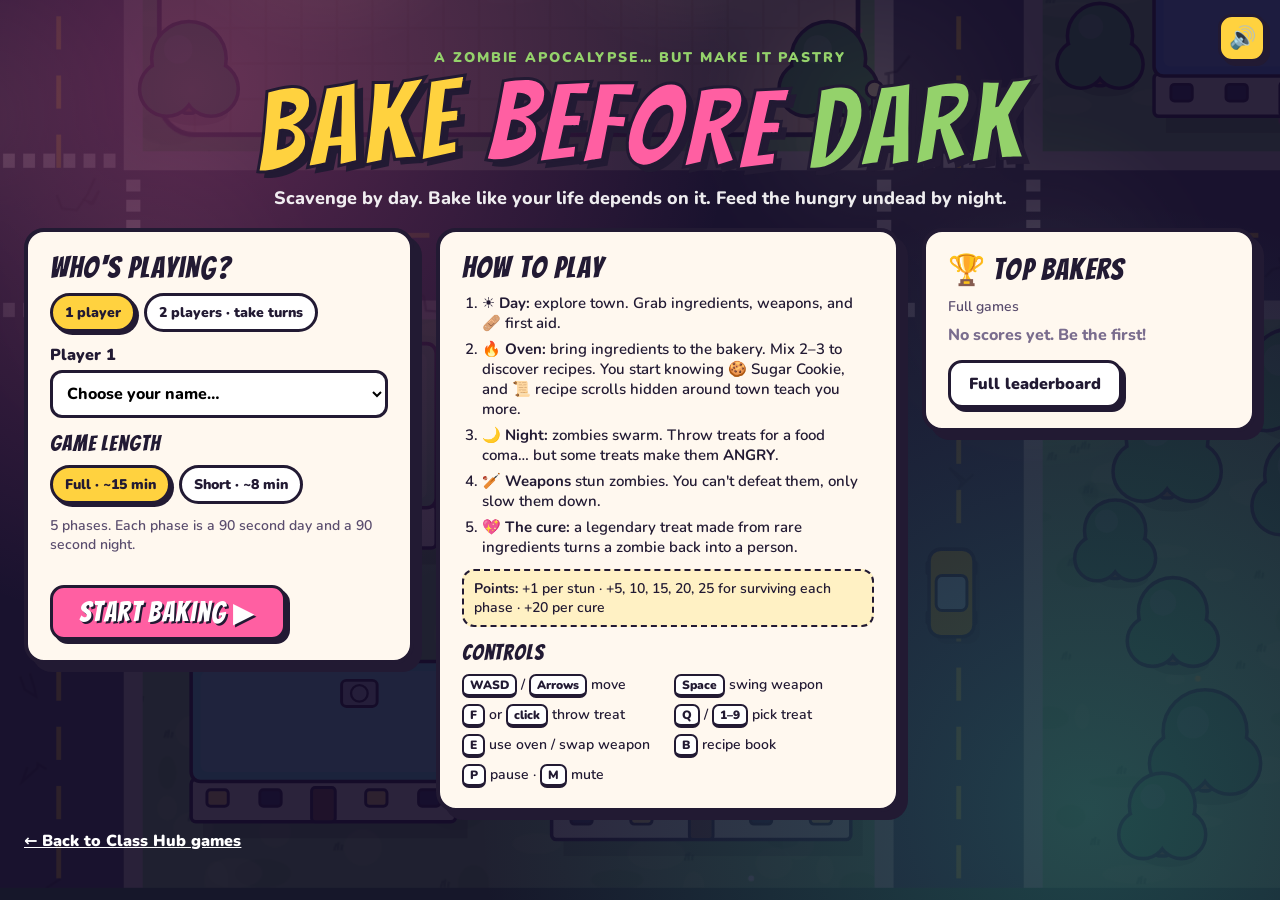
==== bakery.html @ 4195420c "new zombie bakery game" ====
<!doctype html>
<html lang="en">
  <head>
    <meta charset="UTF-8" />
    <meta name="viewport" content="width=device-width, initial-scale=1" />
    <title>Bake Before Dark · CSD Class Hub</title>
    <link rel="preconnect" href="https://fonts.googleapis.com" />
    <link rel="preconnect" href="https://fonts.gstatic.com" crossorigin />
    <link
      href="https://fonts.googleapis.com/css2?family=Bangers&family=Nunito:wght@600;800;900&display=swap"
      rel="stylesheet"
    />
    <link rel="stylesheet" href="bakery.css" />
  </head>
  <body>
    <canvas id="game" aria-label="Bake Before Dark game"></canvas>
    <button id="mute" class="mute" type="button" aria-label="Mute sound" title="Mute (M)">🔊</button>

    <div id="overlay" class="overlay is-open is-solid">
      <!-- Title / setup -->
      <section class="screen is-active" id="screen-title">
        <div class="title-wrap">
          <header class="logo">
            <p class="logo-kicker">A zombie apocalypse… but make it pastry</p>
            <h1 class="logo-title"><span>Bake</span> <span>Before</span> <span>Dark</span></h1>
            <p class="logo-sub">
              Scavenge by day. Bake like your life depends on it. Feed the hungry undead by night.
            </p>
          </header>

          <div class="title-grid">
            <form class="card setup" id="setup-form" autocomplete="off">
              <h2>Who's playing?</h2>
              <div class="seg" role="radiogroup" aria-label="Number of players">
                <label><input type="radio" name="players" value="1" checked /><span>1 player</span></label>
                <label><input type="radio" name="players" value="2" /><span>2 players · take turns</span></label>
              </div>
              <label class="field"><span>Player 1</span><select id="p1"></select></label>
              <label class="field" id="p2-field" hidden><span>Player 2</span><select id="p2"></select></label>

              <h3>Game length</h3>
              <div class="seg" role="radiogroup" aria-label="Game length">
                <label><input type="radio" name="gameLength" value="full" checked /><span>Full · ~15 min</span></label>
                <label><input type="radio" name="gameLength" value="short" /><span>Short · ~8 min</span></label>
              </div>
              <p class="hint" id="length-hint">5 phases. Each phase is a 90 second day and a 90 second night.</p>
              <p class="form-error" id="setup-error" aria-live="polite"></p>
              <button class="btn btn-big" type="submit">Start baking ▶</button>
            </form>

            <div class="card howto">
              <h2>How to play</h2>
              <ol class="rules">
                <li><b>☀️ Day:</b> explore town. Grab ingredients, weapons, and 🩹 first aid.</li>
                <li><b>🔥 Oven:</b> bring ingredients to the bakery. Mix 2–3 to discover recipes. You start knowing 🍪 Sugar Cookie, and 📜 recipe scrolls hidden around town teach you more.</li>
                <li><b>🌙 Night:</b> zombies swarm. Throw treats for a food coma… but some treats make them <b>ANGRY</b>.</li>
                <li><b>🏏 Weapons</b> stun zombies. You can't defeat them, only slow them down.</li>
                <li><b>💖 The cure:</b> a legendary treat made from rare ingredients turns a zombie back into a person.</li>
              </ol>
              <p class="scoring">
                <b>Points:</b> +1 per stun · +5, 10, 15, 20, 25 for surviving each phase · +20 per cure
              </p>
              <h3>Controls</h3>
              <ul class="keys">
                <li><kbd>WASD</kbd> / <kbd>Arrows</kbd> move</li>
                <li><kbd>Space</kbd> swing weapon</li>
                <li><kbd>F</kbd> or <kbd>click</kbd> throw treat</li>
                <li><kbd>Q</kbd> / <kbd>1–9</kbd> pick treat</li>
                <li><kbd>E</kbd> use oven / swap weapon</li>
                <li><kbd>B</kbd> recipe book</li>
                <li><kbd>P</kbd> pause · <kbd>M</kbd> mute</li>
              </ul>
            </div>

            <div class="card board-mini">
              <h2>🏆 Top bakers</h2>
              <p class="hint" id="board-mini-mode">Full games</p>
              <ol id="board-mini"></ol>
              <button class="btn btn-ghost" type="button" data-go="board">Full leaderboard</button>
            </div>
          </div>
          <a class="back-link" href="games.html">← Back to Class Hub games</a>
        </div>
      </section>

      <!-- Pass the keyboard -->
      <section class="screen" id="screen-pass">
        <div class="card center-card">
          <p class="kicker" id="pass-kicker">Player 1</p>
          <h2 class="big" id="pass-name">Ready?</h2>
          <p id="pass-msg">Grab the keyboard. The sun is up… for now.</p>
          <button class="btn btn-big" type="button" id="pass-go">I'm ready! ▶</button>
        </div>
      </section>

      <!-- Pause -->
      <section class="screen" id="screen-pause">
        <div class="card center-card">
          <h2 class="big">Paused</h2>
          <div class="actions">
            <button class="btn btn-big" type="button" id="pause-resume">Resume</button>
            <button class="btn" type="button" id="pause-book">📖 Recipe book</button>
            <button class="btn btn-ghost" type="button" id="pause-quit">Quit to menu</button>
          </div>
          <ul class="keys compact">
            <li><kbd>WASD</kbd> move</li>
            <li><kbd>Space</kbd> swing</li>
            <li><kbd>F</kbd> / <kbd>click</kbd> throw</li>
            <li><kbd>Q</kbd> / <kbd>1–9</kbd> pick treat</li>
            <li><kbd>E</kbd> oven / swap weapon</li>
            <li><kbd>B</kbd> book</li>
          </ul>
        </div>
      </section>

      <!-- Oven -->
      <section class="screen" id="screen-bake">
        <div class="bake-wrap">
          <div class="card bake-card">
            <h2>🔥 The Oven</h2>
            <p class="hint">
              Pick 2 or 3 ingredients, then bake. Experiment! Wrong combos burn, so read the hints in your book.
            </p>
            <div class="bake-slots" id="bake-slots"></div>
            <div class="pantry" id="bake-pantry"></div>
            <p class="bake-result" id="bake-result" aria-live="polite"></p>
            <div class="actions">
              <button class="btn btn-big" type="button" id="bake-go">Bake! (Enter)</button>
              <button class="btn" type="button" id="bake-clear">Clear</button>
              <button class="btn btn-ghost" type="button" id="bake-close">Back to game (Esc)</button>
            </div>
          </div>
          <aside class="card book-card">
            <h3>📖 Recipe book</h3>
            <ul class="book" id="bake-book"></ul>
          </aside>
        </div>
      </section>

      <!-- Recipe book -->
      <section class="screen" id="screen-book">
        <div class="card book-solo">
          <h2 class="big">📖 Recipe book</h2>
          <p class="hint">Recipes you discover this game show up here. Feed a treat to a zombie to learn what it does.</p>
          <ul class="book" id="book-list"></ul>
          <button class="btn" type="button" id="book-close">Back (Esc)</button>
        </div>
      </section>

      <!-- One player's game over -->
      <section class="screen" id="screen-over">
        <div class="card center-card">
          <p class="kicker" id="over-kicker"></p>
          <h2 class="big" id="over-title"></h2>
          <p id="over-msg"></p>
          <dl class="stats" id="over-stats"></dl>
          <p class="rank" id="over-rank"></p>
          <button class="btn btn-big" type="button" id="over-next">Next ▶</button>
        </div>
      </section>

      <!-- Session results -->
      <section class="screen" id="screen-results">
        <div class="card results-card">
          <h2 class="big" id="results-title">Results</h2>
          <table class="table">
            <thead>
              <tr><th>Player</th><th>Score</th><th>Reached</th><th>Cures</th><th>Class points</th></tr>
            </thead>
            <tbody id="results-body"></tbody>
          </table>
          <div class="export">
            <h3>Class points</h3>
            <p class="hint">Copy this and send it to your teacher so your class points get added.</p>
            <textarea id="results-json" readonly rows="4"></textarea>
            <button class="btn btn-small" type="button" id="results-copy">Copy</button>
          </div>
          <div class="actions">
            <button class="btn btn-big" type="button" id="results-again">Play again</button>
            <button class="btn" type="button" id="results-new">New players</button>
            <button class="btn btn-ghost" type="button" data-go="board">Leaderboard</button>
          </div>
        </div>
      </section>

      <!-- Leaderboard -->
      <section class="screen" id="screen-board">
        <div class="card board-card">
          <h2 class="big">🏆 Leaderboard</h2>
          <div class="seg tabs" role="tablist">
            <button type="button" data-board="full" class="is-on">Full games</button>
            <button type="button" data-board="short">Short games</button>
          </div>
          <table class="table">
            <thead>
              <tr><th>#</th><th>Baker</th><th>Score</th><th>Reached</th><th>Cures</th><th>Date</th></tr>
            </thead>
            <tbody id="board-body"></tbody>
          </table>
          <p class="hint">Scores are saved on this Chromebook.</p>
          <details class="teacher">
            <summary>Teacher: class points from this Chromebook</summary>
            <p class="hint" id="teacher-count"></p>
            <textarea id="teacher-json" readonly rows="5"></textarea>
            <div class="actions">
              <button class="btn btn-small" type="button" id="teacher-copy">Copy</button>
              <button class="btn btn-small btn-ghost" type="button" id="teacher-clear">Mark as added (clear)</button>
            </div>
          </details>
          <div class="actions">
            <button class="btn" type="button" data-go="title">Back</button>
          </div>
        </div>
      </section>
    </div>

    <script src="data.js"></script>
    <script src="bakery.js"></script>
  </body>
</html>
---- bakery.css ----
:root {
  --ink: #221a33;
  --night: #1b1430;
  --plum: #2a1b4a;
  --pink: #ff5fa2;
  --mint: #3ee6b5;
  --yellow: #ffd23f;
  --zombie: #94d26b;
  --paper: #fff8ef;
  --red: #ff5c5c;
}

* {
  box-sizing: border-box;
}

[hidden] {
  display: none !important;
}

html,
body {
  margin: 0;
  height: 100%;
  overflow: hidden;
  background: var(--night);
  font-family: 'Nunito', system-ui, sans-serif;
  font-weight: 600;
  color: var(--ink);
}

#game {
  position: fixed;
  inset: 0;
  width: 100vw;
  height: 100vh;
  display: block;
  cursor: crosshair;
}

.mute {
  position: fixed;
  top: 14px;
  right: 14px;
  z-index: 30;
  width: 48px;
  height: 48px;
  border-radius: 14px;
  border: 3px solid var(--ink);
  background: var(--yellow);
  font-size: 22px;
  cursor: pointer;
  box-shadow: 4px 4px 0 var(--ink);
}
.mute:active {
  transform: translate(2px, 2px);
  box-shadow: 2px 2px 0 var(--ink);
}

/* ---------- Overlay + screens ---------- */
.overlay {
  position: fixed;
  inset: 0;
  z-index: 20;
  display: none;
  overflow: auto;
  padding: 24px;
  background: rgba(20, 12, 40, 0.55);
}
.overlay.is-open {
  display: flex;
}
.overlay.is-solid {
  background:
    radial-gradient(circle at 15% 10%, rgba(255, 95, 162, 0.28), transparent 40%),
    radial-gradient(circle at 85% 90%, rgba(62, 230, 181, 0.22), transparent 45%),
    rgba(20, 12, 40, 0.8);
}
.screen {
  display: none;
  margin: auto;
  width: 100%;
}
.screen.is-active {
  display: block;
}

.card {
  background: var(--paper);
  border: 4px solid var(--ink);
  border-radius: 20px;
  box-shadow: 8px 8px 0 var(--ink);
  padding: 20px 22px;
}

h1,
h2,
h3,
.big {
  font-family: 'Bangers', Impact, sans-serif;
  letter-spacing: 0.04em;
  font-weight: 400;
  margin: 0 0 10px;
}
h2 {
  font-size: 30px;
}
h3 {
  font-size: 22px;
  margin-top: 14px;
}
.big {
  font-size: 54px;
  line-height: 1;
}
.kicker {
  margin: 0 0 6px;
  font-weight: 900;
  text-transform: uppercase;
  letter-spacing: 0.12em;
  font-size: 13px;
  color: #7a5fa8;
}
.hint {
  font-size: 14px;
  color: #5a4d6e;
  margin: 6px 0;
}
.form-error {
  color: #c62828;
  font-weight: 900;
  min-height: 1.2em;
  margin: 6px 0;
}

kbd {
  display: inline-block;
  min-width: 22px;
  padding: 1px 6px;
  border: 2px solid var(--ink);
  border-bottom-width: 4px;
  border-radius: 7px;
  background: #fff;
  font-family: 'Nunito', sans-serif;
  font-weight: 900;
  font-size: 12px;
  text-align: center;
}

/* ---------- Buttons ---------- */
.btn {
  font: inherit;
  font-weight: 900;
  font-size: 16px;
  padding: 10px 18px;
  border: 3px solid var(--ink);
  border-radius: 14px;
  background: var(--mint);
  color: var(--ink);
  cursor: pointer;
  box-shadow: 4px 4px 0 var(--ink);
  transition: transform 0.08s;
}
.btn:hover {
  transform: translate(-1px, -1px);
  box-shadow: 5px 5px 0 var(--ink);
}
.btn:active {
  transform: translate(2px, 2px);
  box-shadow: 2px 2px 0 var(--ink);
}
.btn:disabled {
  opacity: 0.45;
  cursor: not-allowed;
  transform: none;
  box-shadow: 4px 4px 0 var(--ink);
}
.btn-big {
  font-family: 'Bangers', Impact, sans-serif;
  font-weight: 400;
  font-size: 28px;
  letter-spacing: 0.05em;
  padding: 8px 26px;
  background: var(--pink);
  color: #fff;
  text-shadow: 2px 2px 0 var(--ink);
}
.btn-ghost {
  background: #fff;
}
.btn-small {
  font-size: 13px;
  padding: 6px 10px;
  box-shadow: 3px 3px 0 var(--ink);
}
.actions {
  display: flex;
  flex-wrap: wrap;
  gap: 12px;
  align-items: center;
  margin-top: 16px;
}

/* ---------- Title ---------- */
.title-wrap {
  max-width: 1240px;
  margin: 0 auto;
}
.logo {
  text-align: center;
  color: #fff;
  margin-bottom: 18px;
}
.logo-kicker {
  margin: 0;
  font-weight: 900;
  letter-spacing: 0.14em;
  text-transform: uppercase;
  color: var(--zombie);
  font-size: 14px;
}
.logo-title {
  font-size: clamp(56px, 9vw, 112px);
  line-height: 0.95;
  margin: 6px 0;
}
.logo-title span {
  display: inline-block;
  -webkit-text-stroke: 3px var(--ink);
  text-shadow: 6px 6px 0 var(--ink);
  animation: wobble 3s ease-in-out infinite;
}
.logo-title span:nth-child(1) {
  color: var(--yellow);
  transform: rotate(-4deg);
}
.logo-title span:nth-child(2) {
  color: var(--pink);
  transform: rotate(2deg);
  animation-delay: 0.3s;
}
.logo-title span:nth-child(3) {
  color: var(--zombie);
  transform: rotate(-2deg);
  animation-delay: 0.6s;
}
@keyframes wobble {
  0%,
  100% {
    translate: 0 0;
  }
  50% {
    translate: 0 -6px;
  }
}
.logo-sub {
  margin: 0;
  font-size: 18px;
  font-weight: 800;
  opacity: 0.92;
}

.title-grid {
  display: grid;
  grid-template-columns: 1.05fr 1.25fr 0.9fr;
  gap: 22px;
  align-items: start;
}
@media (max-width: 1100px) {
  .title-grid {
    grid-template-columns: 1fr 1fr;
  }
  .board-mini {
    grid-column: 1 / -1;
  }
}

.seg {
  display: flex;
  flex-wrap: wrap;
  gap: 8px;
  margin: 8px 0 12px;
}
.seg label {
  cursor: pointer;
}
.seg input {
  position: absolute;
  opacity: 0;
  pointer-events: none;
}
.seg span,
.seg button {
  display: inline-block;
  font: inherit;
  font-weight: 900;
  font-size: 14px;
  padding: 7px 12px;
  border: 3px solid var(--ink);
  border-radius: 999px;
  background: #fff;
  cursor: pointer;
}
.seg input:checked + span,
.seg button.is-on {
  background: var(--yellow);
  box-shadow: 3px 3px 0 var(--ink);
}
.seg input:focus-visible + span {
  outline: 3px solid var(--pink);
  outline-offset: 2px;
}

.field {
  display: grid;
  gap: 4px;
  margin: 10px 0;
  font-weight: 900;
}
.field select {
  font: inherit;
  font-weight: 800;
  padding: 9px 10px;
  border: 3px solid var(--ink);
  border-radius: 12px;
  background: #fff;
}

.rules {
  margin: 0;
  padding-left: 20px;
  display: grid;
  gap: 6px;
  font-size: 15px;
}
.scoring {
  background: #fff1c4;
  border: 2px dashed var(--ink);
  border-radius: 12px;
  padding: 8px 10px;
  font-size: 14px;
  margin: 12px 0 0;
}
.keys {
  list-style: none;
  padding: 0;
  margin: 0;
  display: grid;
  grid-template-columns: 1fr 1fr;
  gap: 6px 12px;
  font-size: 14px;
}
.keys.compact {
  margin-top: 18px;
  text-align: left;
}

.board-mini ol {
  margin: 8px 0 14px;
  padding-left: 24px;
  display: grid;
  gap: 4px;
  font-weight: 800;
}
.board-mini li span {
  float: right;
  font-family: 'Bangers', Impact, sans-serif;
  font-size: 20px;
  letter-spacing: 0.04em;
}
.board-mini .empty {
  list-style: none;
  margin-left: -24px;
  color: #7a6d8e;
}
.back-link {
  display: inline-block;
  margin-top: 18px;
  color: #fff;
  font-weight: 900;
}

/* ---------- Small center cards ---------- */
.center-card {
  max-width: 560px;
  margin: 0 auto;
  text-align: center;
}
.center-card .actions {
  justify-content: center;
}
.stats {
  display: grid;
  grid-template-columns: repeat(4, 1fr);
  gap: 10px;
  margin: 16px 0;
}
.stats div {
  background: #fff;
  border: 3px solid var(--ink);
  border-radius: 14px;
  padding: 8px 4px;
}
.stats dt {
  font-size: 12px;
  font-weight: 900;
  text-transform: uppercase;
  letter-spacing: 0.08em;
  color: #7a5fa8;
}
.stats dd {
  margin: 0;
  font-family: 'Bangers', Impact, sans-serif;
  font-size: 32px;
}
.rank {
  font-weight: 900;
  color: #b0237a;
  min-height: 1.2em;
}

/* ---------- Oven ---------- */
.bake-wrap {
  display: grid;
  grid-template-columns: 1.35fr 1fr;
  gap: 22px;
  max-width: 1160px;
  margin: 0 auto;
  align-items: start;
}
@media (max-width: 900px) {
  .bake-wrap {
    grid-template-columns: 1fr;
  }
}
.bake-slots {
  display: flex;
  gap: 14px;
  justify-content: center;
  align-items: center;
  margin: 12px 0 16px;
}
.bake-slot {
  width: 76px;
  height: 76px;
  border-radius: 50%;
  border: 4px dashed #b9a9d6;
  display: grid;
  place-items: center;
  font-size: 38px;
  background: #fff;
  cursor: pointer;
}
.bake-slot.is-filled {
  border-style: solid;
  border-color: var(--ink);
  background: #fff1c4;
}
.bake-plus {
  font-family: 'Bangers', Impact, sans-serif;
  font-size: 30px;
  color: #b9a9d6;
}
.pantry {
  display: grid;
  grid-template-columns: repeat(auto-fill, minmax(118px, 1fr));
  gap: 10px;
}
.ing {
  position: relative;
  display: grid;
  justify-items: center;
  gap: 2px;
  padding: 10px 6px 8px;
  border: 3px solid var(--ink);
  border-radius: 14px;
  background: #fff;
  font: inherit;
  font-weight: 800;
  font-size: 13px;
  cursor: pointer;
  box-shadow: 3px 3px 0 var(--ink);
}
.ing.is-on {
  background: var(--yellow);
  transform: translate(-1px, -2px);
}
.ing.is-rare {
  background: linear-gradient(135deg, #fff6c9, #ffe0f0);
}
.ing.is-rare.is-on {
  background: var(--yellow);
}
.ing kbd {
  position: absolute;
  top: 4px;
  left: 4px;
  font-size: 10px;
  min-width: 18px;
  padding: 0 4px;
}
.ing-icon {
  font-size: 30px;
  line-height: 1.1;
}
.ing-count {
  font-family: 'Bangers', Impact, sans-serif;
  font-size: 18px;
  letter-spacing: 0.04em;
}
.empty {
  color: #7a6d8e;
  font-weight: 800;
}
.bake-result {
  min-height: 1.6em;
  font-size: 18px;
  font-weight: 900;
  text-align: center;
  margin: 14px 0 0;
}
.bake-result.is-new {
  color: #b0237a;
}
.bake-result.is-burnt {
  color: #7a4a2a;
}

.book-card,
.book-solo {
  max-height: calc(100vh - 60px);
  overflow: auto;
}
.book-solo {
  max-width: 720px;
  margin: 0 auto;
}
.book {
  list-style: none;
  margin: 0 0 14px;
  padding: 0;
  display: grid;
  gap: 8px;
}
.recipe {
  display: grid;
  grid-template-columns: 44px 1fr auto;
  gap: 10px;
  align-items: center;
  background: #fff;
  border: 3px solid var(--ink);
  border-radius: 14px;
  padding: 8px 10px;
}
.recipe.is-locked {
  background: #efe9f7;
  border-style: dashed;
}
.r-icon {
  font-size: 32px;
  text-align: center;
}
.recipe strong {
  font-size: 15px;
}
.recipe p {
  margin: 2px 0 0;
  font-size: 13px;
}
.r-count {
  font-size: 12px;
  color: #7a5fa8;
  font-weight: 900;
  margin-left: 4px;
}
.r-hint {
  color: #5a4d6e;
  font-style: italic;
}
.r-effect {
  font-weight: 900;
}
.fx-coma,
.fx-areaComa {
  color: #2a7d4f;
}
.fx-slow {
  color: #1f6fa3;
}
.fx-enrage {
  color: #c62828;
}
.fx-cure {
  color: #b0237a;
}

/* ---------- Tables ---------- */
.results-card,
.board-card {
  max-width: 820px;
  margin: 0 auto;
}
.table {
  width: 100%;
  border-collapse: separate;
  border-spacing: 0;
  border: 3px solid var(--ink);
  border-radius: 14px;
  overflow: hidden;
  background: #fff;
  font-size: 15px;
}
.table th {
  background: var(--plum);
  color: #fff;
  text-align: left;
  padding: 8px 10px;
  font-weight: 900;
}
.table td {
  padding: 7px 10px;
  border-top: 2px solid #eee4f7;
}
.table tr.is-new td {
  background: #fff1c4;
}
.table td.num {
  font-family: 'Bangers', Impact, sans-serif;
  font-size: 20px;
  letter-spacing: 0.03em;
}
.tabs {
  margin-bottom: 12px;
}
.export {
  margin-top: 8px;
}
textarea {
  width: 100%;
  font-family: ui-monospace, Menlo, monospace;
  font-size: 13px;
  padding: 10px;
  border: 3px solid var(--ink);
  border-radius: 12px;
  background: #fbf7ff;
  resize: vertical;
  margin-bottom: 8px;
}
.teacher {
  margin-top: 16px;
  border: 3px dashed #b9a9d6;
  border-radius: 14px;
  padding: 10px 14px;
}
.teacher summary {
  cursor: pointer;
  font-weight: 900;
}
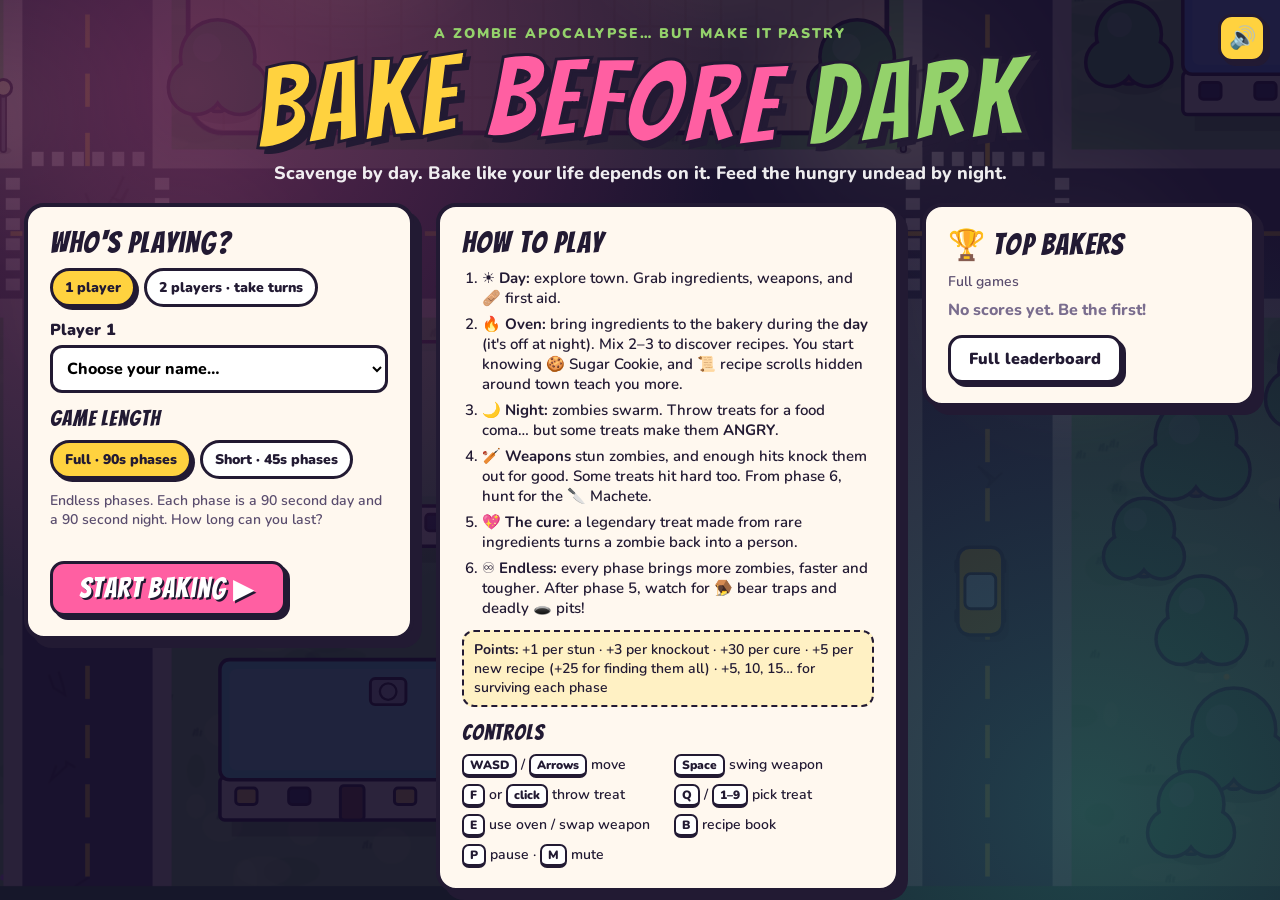
==== commit ce3f7441: "new game updates and points" ====
--- a/bakery.html
+++ b/bakery.html
@@ -40,10 +40,10 @@
 
               <h3>Game length</h3>
               <div class="seg" role="radiogroup" aria-label="Game length">
-                <label><input type="radio" name="gameLength" value="full" checked /><span>Full · ~15 min</span></label>
-                <label><input type="radio" name="gameLength" value="short" /><span>Short · ~8 min</span></label>
+                <label><input type="radio" name="gameLength" value="full" checked /><span>Full · 90s phases</span></label>
+                <label><input type="radio" name="gameLength" value="short" /><span>Short · 45s phases</span></label>
               </div>
-              <p class="hint" id="length-hint">5 phases. Each phase is a 90 second day and a 90 second night.</p>
+              <p class="hint" id="length-hint">Endless phases. Each phase is a 90 second day and a 90 second night. How long can you last?</p>
               <p class="form-error" id="setup-error" aria-live="polite"></p>
               <button class="btn btn-big" type="submit">Start baking ▶</button>
             </form>
@@ -52,13 +52,14 @@
               <h2>How to play</h2>
               <ol class="rules">
                 <li><b>☀️ Day:</b> explore town. Grab ingredients, weapons, and 🩹 first aid.</li>
-                <li><b>🔥 Oven:</b> bring ingredients to the bakery. Mix 2–3 to discover recipes. You start knowing 🍪 Sugar Cookie, and 📜 recipe scrolls hidden around town teach you more.</li>
+                <li><b>🔥 Oven:</b> bring ingredients to the bakery during the <b>day</b> (it's off at night). Mix 2–3 to discover recipes. You start knowing 🍪 Sugar Cookie, and 📜 recipe scrolls hidden around town teach you more.</li>
                 <li><b>🌙 Night:</b> zombies swarm. Throw treats for a food coma… but some treats make them <b>ANGRY</b>.</li>
-                <li><b>🏏 Weapons</b> stun zombies. You can't defeat them, only slow them down.</li>
+                <li><b>🏏 Weapons</b> stun zombies, and enough hits knock them out for good. Some treats hit hard too. From phase 6, hunt for the 🔪 Machete.</li>
                 <li><b>💖 The cure:</b> a legendary treat made from rare ingredients turns a zombie back into a person.</li>
+                <li><b>♾️ Endless:</b> every phase brings more zombies, faster and tougher. After phase 5, watch for 🪤 bear traps and deadly 🕳️ pits!</li>
               </ol>
               <p class="scoring">
-                <b>Points:</b> +1 per stun · +5, 10, 15, 20, 25 for surviving each phase · +20 per cure
+                <b>Points:</b> +1 per stun · +3 per knockout · +30 per cure · +5 per new recipe (+25 for finding them all) · +5, 10, 15… for surviving each phase
               </p>
               <h3>Controls</h3>
               <ul class="keys">
@@ -171,7 +172,7 @@
           </table>
           <div class="export">
             <h3>Class points</h3>
-            <p class="hint">Copy this and send it to your teacher so your class points get added.</p>
+            <p class="hint">Copy this and send it to your teacher so your score goes on the class leaderboard and your class points get added.</p>
             <textarea id="results-json" readonly rows="4"></textarea>
             <button class="btn btn-small" type="button" id="results-copy">Copy</button>
           </div>
@@ -197,14 +198,13 @@
             </thead>
             <tbody id="board-body"></tbody>
           </table>
-          <p class="hint">Scores are saved on this Chromebook.</p>
-          <details class="teacher">
-            <summary>Teacher: class points from this Chromebook</summary>
+          <p class="hint">Class scores update when your teacher posts them. ⏳ = only on this Chromebook so far.</p>
+          <details class="teacher" id="teacher-panel" hidden>
+            <summary>Teacher: scores and class points from this Chromebook</summary>
             <p class="hint" id="teacher-count"></p>
             <textarea id="teacher-json" readonly rows="5"></textarea>
             <div class="actions">
               <button class="btn btn-small" type="button" id="teacher-copy">Copy</button>
-              <button class="btn btn-small btn-ghost" type="button" id="teacher-clear">Mark as added (clear)</button>
             </div>
           </details>
           <div class="actions">
@@ -215,6 +215,7 @@
     </div>
 
     <script src="data.js"></script>
+    <script src="bakery-scores.js"></script>
     <script src="bakery.js"></script>
   </body>
 </html>
